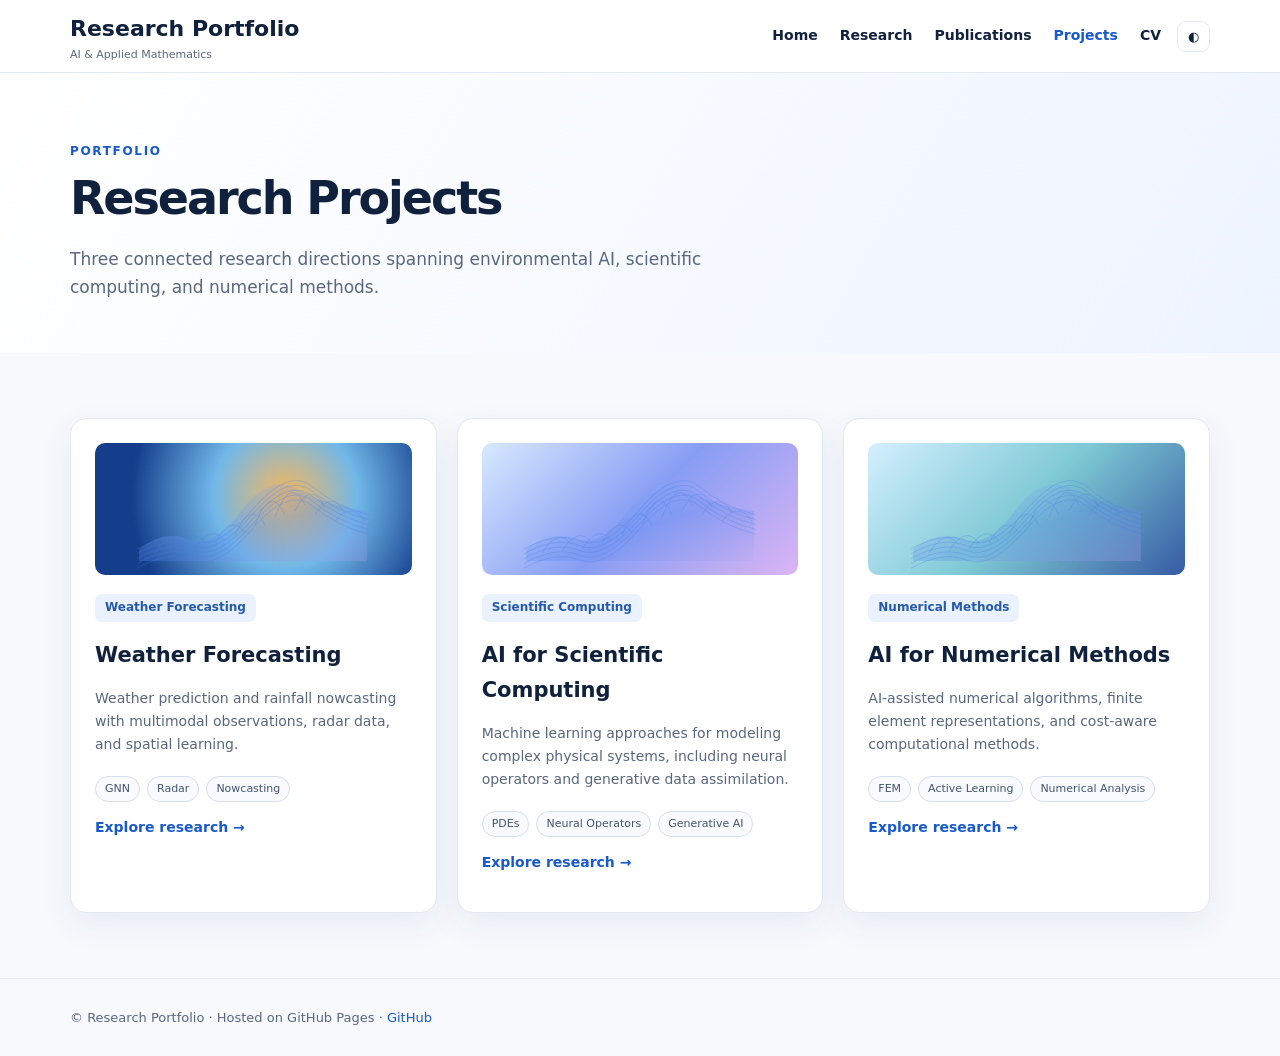
==== projects.html @ 426e2b18 "Add files via upload" ====
<!doctype html><html lang="en"><head><meta charset="utf-8"><meta name="viewport" content="width=device-width, initial-scale=1"><meta name="description" content="Research portfolio in weather forecasting, scientific computing and numerical methods."><title>Projects | Research Portfolio</title><link rel="stylesheet" href="style.css"></head><body><header class="nav"><div class="container nav-inner"><a class="brand" href="index.html">Research Portfolio<small>AI &amp; Applied Mathematics</small></a><div class="nav-right"><nav class="nav-links" aria-label="Main navigation"><a class="" href="index.html">Home</a><a class="" href="research.html">Research</a><a class="" href="publications.html">Publications</a><a class="active" href="projects.html">Projects</a><a class="" href="cv.html">CV</a></nav><button class="theme-toggle" aria-label="Toggle dark mode" title="Toggle dark mode">◐</button></div></div></header><main><section class="page-hero"><div class="container"><span class="eyebrow">Portfolio</span><h1>Research Projects</h1><p class="lead">Three connected research directions spanning environmental AI, scientific computing, and numerical methods.</p></div></section><section class="section"><div class="container"><div class="grid"><article class="card"><div class="card-art weather"><img src="assets/mesh.svg" alt="Abstract mathematical mesh visualization" style="height:100%;width:100%;object-fit:contain"></div><span class="tag">Weather Forecasting</span><h3>Weather Forecasting</h3><p>Weather prediction and rainfall nowcasting with multimodal observations, radar data, and spatial learning.</p><div class="pill-row"><span class="pill">GNN</span><span class="pill">Radar</span><span class="pill">Nowcasting</span></div><p><a class="mini-link" href="projects/weather-forecasting.html">Explore research →</a></p></article><article class="card"><div class="card-art science"><img src="assets/mesh.svg" alt="Abstract mathematical mesh visualization" style="height:100%;width:100%;object-fit:contain"></div><span class="tag">Scientific Computing</span><h3>AI for Scientific Computing</h3><p>Machine learning approaches for modeling complex physical systems, including neural operators and generative data assimilation.</p><div class="pill-row"><span class="pill">PDEs</span><span class="pill">Neural Operators</span><span class="pill">Generative AI</span></div><p><a class="mini-link" href="projects/scientific-computing.html">Explore research →</a></p></article><article class="card"><div class="card-art numeric"><img src="assets/mesh.svg" alt="Abstract mathematical mesh visualization" style="height:100%;width:100%;object-fit:contain"></div><span class="tag">Numerical Methods</span><h3>AI for Numerical Methods</h3><p>AI-assisted numerical algorithms, finite element representations, and cost-aware computational methods.</p><div class="pill-row"><span class="pill">FEM</span><span class="pill">Active Learning</span><span class="pill">Numerical Analysis</span></div><p><a class="mini-link" href="projects/numerical-methods.html">Explore research →</a></p></article></div></div></section></main><footer class="footer"><div class="container">© Research Portfolio · Hosted on GitHub Pages · <a href="https://github.com/jslee777-code">GitHub</a></div></footer><script src="script.js"></script></body></html>
---- style.css ----
:root{--ink:#10213d;--muted:#59677e;--blue:#1759ce;--line:#e3e9f2;--bg:#f7f9fd;--card:#fff;--shadow:0 12px 35px rgba(28,55,94,.07)}*{box-sizing:border-box}html{scroll-behavior:smooth}body{margin:0;font-family:Inter,ui-sans-serif,system-ui,-apple-system,Segoe UI,sans-serif;background:var(--bg);color:var(--ink);line-height:1.65}a{color:var(--blue);text-decoration:none}a:hover{text-decoration:underline}.container{width:min(1140px,calc(100% - 40px));margin:auto}.nav{background:rgba(255,255,255,.96);border-bottom:1px solid var(--line);position:sticky;top:0;z-index:10}.nav-inner{min-height:72px;display:flex;align-items:center;justify-content:space-between;gap:24px}.brand{font-size:22px;font-weight:800;color:var(--ink)}.brand small{display:block;font-size:11px;font-weight:500;color:var(--muted);line-height:1.2}.nav-links{display:flex;flex-wrap:wrap;gap:22px}.nav-links a{color:var(--ink);font-size:14px;font-weight:600}.nav-links a:hover,.nav-links a.active{color:var(--blue)}.hero{background:linear-gradient(120deg,#fff 15%,#e9f1ff 100%);overflow:hidden}.hero-inner{display:grid;grid-template-columns:1.1fr .9fr;align-items:center;gap:40px;min-height:395px;padding:55px 0}.eyebrow{font-size:12px;font-weight:800;letter-spacing:.14em;text-transform:uppercase;color:var(--blue)}h1{font-size:clamp(34px,4.2vw,55px);line-height:1.13;letter-spacing:-.045em;margin:10px 0 20px}h2{font-size:28px;letter-spacing:-.03em;margin:0 0 20px}h3{margin:0 0 8px;font-size:21px}.lead{font-size:17px;color:var(--muted);max-width:650px}.btns{display:flex;gap:12px;flex-wrap:wrap;margin-top:25px}.btn{display:inline-block;padding:11px 18px;border-radius:9px;font-size:14px;font-weight:700;border:1px solid #b8c7df}.btn.primary{background:#112d65;color:#fff;border-color:#112d65}.hero-art{height:280px;position:relative;display:grid;place-items:center}.hero-art svg{width:100%;height:100%}.section{padding:65px 0}.section.alt{background:#fff}.section-head{display:flex;justify-content:space-between;align-items:center;gap:15px}.grid{display:grid;grid-template-columns:repeat(3,minmax(0,1fr));gap:20px}.card{background:var(--card);border:1px solid var(--line);border-radius:16px;box-shadow:var(--shadow);padding:24px;transition:transform .2s,box-shadow .2s}.card:hover{transform:translateY(-3px);box-shadow:0 18px 38px rgba(28,55,94,.11)}.card p{color:var(--muted);font-size:14px}.tag{display:inline-block;padding:4px 10px;background:#eaf1ff;color:#2459ac;border-radius:7px;font-size:12px;font-weight:700;margin-bottom:16px}.tag.green{background:#e7f7ef;color:#168451}.tag.purple{background:#f0eaff;color:#7253bc}.card-art{height:132px;border-radius:10px;margin:0 0 18px;display:flex;align-items:center;justify-content:center;overflow:hidden}.card-art.weather{background:radial-gradient(circle at 60% 40%,#f7b75b,#71b8e9 35%,#143d8c 75%)}.card-art.science{background:linear-gradient(135deg,#d8e9ff,#879df4,#dbb5f4)}.card-art.numeric{background:linear-gradient(135deg,#d4efff,#7ec9d4,#365ba4)}.card-art svg{width:95%;height:95%}.pill-row{display:flex;gap:7px;flex-wrap:wrap;margin-top:20px}.pill{font-size:11px;border:1px solid #d6dfeb;background:#f8fafd;border-radius:20px;padding:3px 9px;color:#435571}.list{display:grid;gap:12px}.list-item{background:#fff;border:1px solid var(--line);border-radius:12px;padding:18px 20px}.list-item p{margin:5px 0 0;color:var(--muted);font-size:14px}.footer{border-top:1px solid var(--line);padding:28px 0;color:var(--muted);font-size:13px}.page-hero{padding:64px 0 35px;background:linear-gradient(120deg,#fff,#eef4ff)}.page-hero h1{font-size:clamp(32px,4vw,46px)}.note{padding:18px 22px;border-left:3px solid #3c79d6;background:#eef4ff;border-radius:7px;color:#425775}.two-col{display:grid;grid-template-columns:1fr 1fr;gap:24px}.detail-section{padding:25px 0}.detail-section p,.detail-section li{color:var(--muted)}.back{display:inline-block;margin:24px 0}.mini-link{font-weight:700;font-size:14px}.theme-toggle{border:1px solid var(--line);background:transparent;color:var(--ink);border-radius:9px;padding:7px 10px;cursor:pointer}.nav-right{display:flex;align-items:center;gap:16px}body.dark{--ink:#eaf0fc;--muted:#adbbd0;--blue:#89b5ff;--line:#34415b;--bg:#111b2c;--card:#1c2940;--shadow:none}body.dark .nav,body.dark .section.alt{background:#19253a}body.dark .hero,body.dark .page-hero{background:linear-gradient(120deg,#172338,#233d65)}body.dark .list-item{background:var(--card)}body.dark .note{background:#263d5c;color:#d5e0ef}body.dark .tag{background:#253f6b;color:#b8d2ff}body.dark .pill{background:#26354b;color:#c1cde0;border-color:#3a4b67}body.dark .btn.primary{background:#3a73dc;border-color:#3a73dc}@media(max-width:800px){.hero-inner{grid-template-columns:1fr;padding:45px 0}.hero-art{height:190px}.grid{grid-template-columns:1fr}.two-col{grid-template-columns:1fr}.nav-inner{align-items:flex-start;flex-direction:column;padding:15px 0;gap:12px}.nav-right{width:100%;justify-content:space-between}.nav-links{gap:12px}.section{padding:45px 0}}
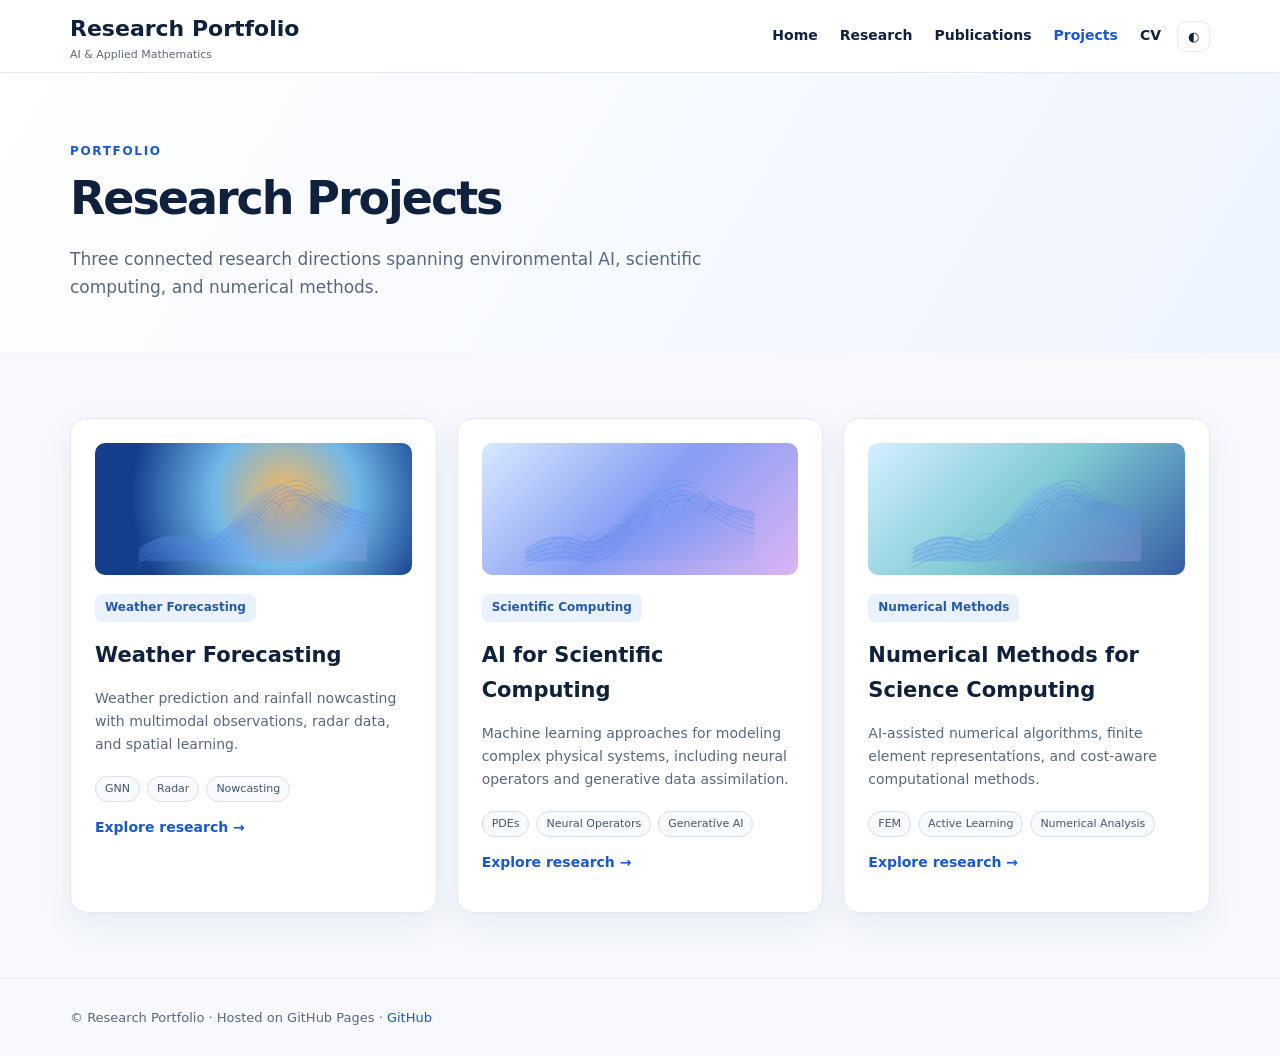
==== commit f75788c0: "Add files via upload" ====
--- a/projects.html
+++ b/projects.html
@@ -1 +1 @@
-<!doctype html><html lang="en"><head><meta charset="utf-8"><meta name="viewport" content="width=device-width, initial-scale=1"><meta name="description" content="Research portfolio in weather forecasting, scientific computing and numerical methods."><title>Projects | Research Portfolio</title><link rel="stylesheet" href="style.css"></head><body><header class="nav"><div class="container nav-inner"><a class="brand" href="index.html">Research Portfolio<small>AI &amp; Applied Mathematics</small></a><div class="nav-right"><nav class="nav-links" aria-label="Main navigation"><a class="" href="index.html">Home</a><a class="" href="research.html">Research</a><a class="" href="publications.html">Publications</a><a class="active" href="projects.html">Projects</a><a class="" href="cv.html">CV</a></nav><button class="theme-toggle" aria-label="Toggle dark mode" title="Toggle dark mode">◐</button></div></div></header><main><section class="page-hero"><div class="container"><span class="eyebrow">Portfolio</span><h1>Research Projects</h1><p class="lead">Three connected research directions spanning environmental AI, scientific computing, and numerical methods.</p></div></section><section class="section"><div class="container"><div class="grid"><article class="card"><div class="card-art weather"><img src="assets/mesh.svg" alt="Abstract mathematical mesh visualization" style="height:100%;width:100%;object-fit:contain"></div><span class="tag">Weather Forecasting</span><h3>Weather Forecasting</h3><p>Weather prediction and rainfall nowcasting with multimodal observations, radar data, and spatial learning.</p><div class="pill-row"><span class="pill">GNN</span><span class="pill">Radar</span><span class="pill">Nowcasting</span></div><p><a class="mini-link" href="projects/weather-forecasting.html">Explore research →</a></p></article><article class="card"><div class="card-art science"><img src="assets/mesh.svg" alt="Abstract mathematical mesh visualization" style="height:100%;width:100%;object-fit:contain"></div><span class="tag">Scientific Computing</span><h3>AI for Scientific Computing</h3><p>Machine learning approaches for modeling complex physical systems, including neural operators and generative data assimilation.</p><div class="pill-row"><span class="pill">PDEs</span><span class="pill">Neural Operators</span><span class="pill">Generative AI</span></div><p><a class="mini-link" href="projects/scientific-computing.html">Explore research →</a></p></article><article class="card"><div class="card-art numeric"><img src="assets/mesh.svg" alt="Abstract mathematical mesh visualization" style="height:100%;width:100%;object-fit:contain"></div><span class="tag">Numerical Methods</span><h3>AI for Numerical Methods</h3><p>AI-assisted numerical algorithms, finite element representations, and cost-aware computational methods.</p><div class="pill-row"><span class="pill">FEM</span><span class="pill">Active Learning</span><span class="pill">Numerical Analysis</span></div><p><a class="mini-link" href="projects/numerical-methods.html">Explore research →</a></p></article></div></div></section></main><footer class="footer"><div class="container">© Research Portfolio · Hosted on GitHub Pages · <a href="https://github.com/jslee777-code">GitHub</a></div></footer><script src="script.js"></script></body></html>+<!doctype html><html lang="en"><head><meta charset="utf-8"><meta name="viewport" content="width=device-width, initial-scale=1"><meta name="description" content="Research portfolio in weather forecasting, scientific computing and numerical methods."><title>Projects | Research Portfolio</title><link rel="stylesheet" href="style.css"></head><body><header class="nav"><div class="container nav-inner"><a class="brand" href="index.html">Research Portfolio<small>AI &amp; Applied Mathematics</small></a><div class="nav-right"><nav class="nav-links" aria-label="Main navigation"><a class="" href="index.html">Home</a><a class="" href="research.html">Research</a><a class="" href="publications.html">Publications</a><a class="active" href="projects.html">Projects</a><a class="" href="cv.html">CV</a></nav><button class="theme-toggle" aria-label="Toggle dark mode" title="Toggle dark mode">◐</button></div></div></header><main><section class="page-hero"><div class="container"><span class="eyebrow">Portfolio</span><h1>Research Projects</h1><p class="lead">Three connected research directions spanning environmental AI, scientific computing, and numerical methods.</p></div></section><section class="section"><div class="container"><div class="grid"><article class="card"><div class="card-art weather"><img src="assets/mesh.svg" alt="Abstract mathematical mesh visualization" style="height:100%;width:100%;object-fit:contain"></div><span class="tag">Weather Forecasting</span><h3>Weather Forecasting</h3><p>Weather prediction and rainfall nowcasting with multimodal observations, radar data, and spatial learning.</p><div class="pill-row"><span class="pill">GNN</span><span class="pill">Radar</span><span class="pill">Nowcasting</span></div><p><a class="mini-link" href="projects/weather-forecasting.html">Explore research →</a></p></article><article class="card"><div class="card-art science"><img src="assets/mesh.svg" alt="Abstract mathematical mesh visualization" style="height:100%;width:100%;object-fit:contain"></div><span class="tag">Scientific Computing</span><h3>AI for Scientific Computing</h3><p>Machine learning approaches for modeling complex physical systems, including neural operators and generative data assimilation.</p><div class="pill-row"><span class="pill">PDEs</span><span class="pill">Neural Operators</span><span class="pill">Generative AI</span></div><p><a class="mini-link" href="projects/scientific-computing.html">Explore research →</a></p></article><article class="card"><div class="card-art numeric"><img src="assets/mesh.svg" alt="Abstract mathematical mesh visualization" style="height:100%;width:100%;object-fit:contain"></div><span class="tag">Numerical Methods</span><h3>Numerical Methods for Science Computing</h3><p>AI-assisted numerical algorithms, finite element representations, and cost-aware computational methods.</p><div class="pill-row"><span class="pill">FEM</span><span class="pill">Active Learning</span><span class="pill">Numerical Analysis</span></div><p><a class="mini-link" href="projects/numerical-methods.html">Explore research →</a></p></article></div></div></section></main><footer class="footer"><div class="container">© Research Portfolio · Hosted on GitHub Pages · <a href="https://github.com/jslee777-code">GitHub</a></div></footer><script src="script.js"></script></body></html>
